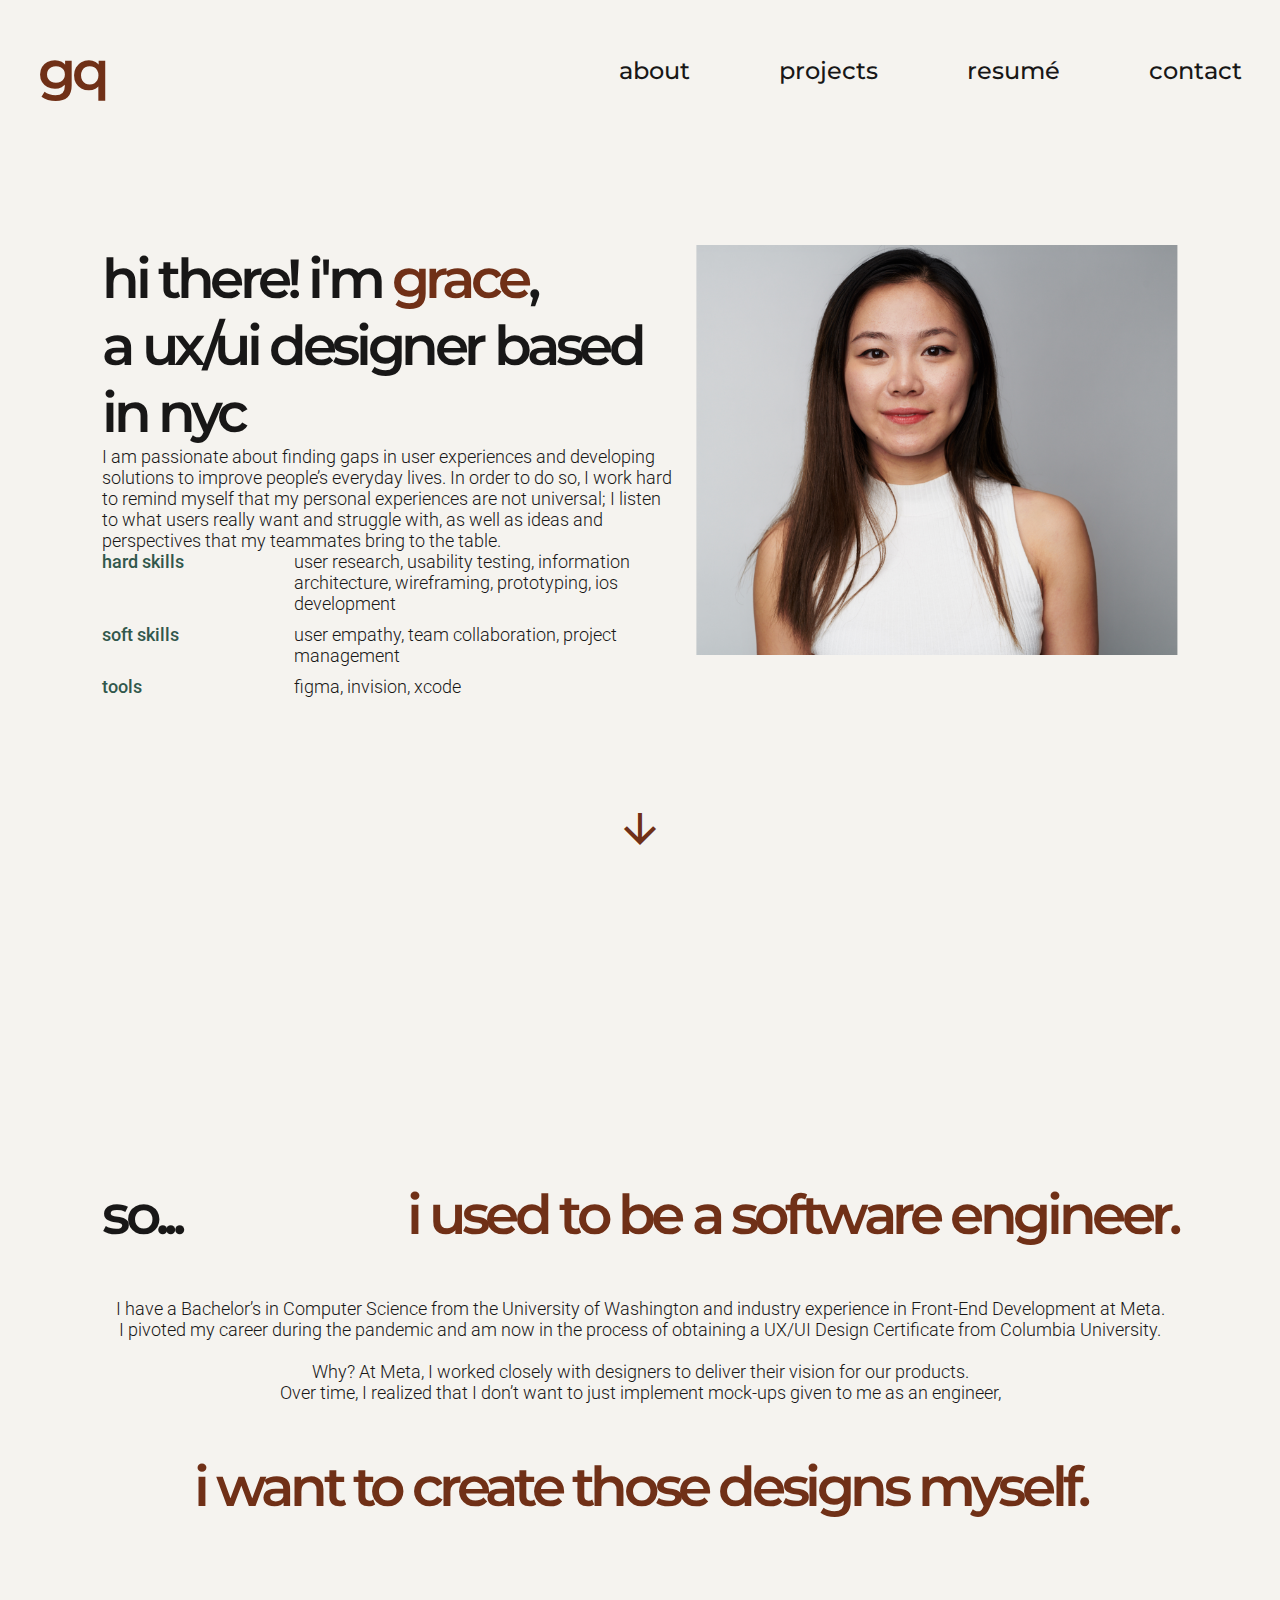
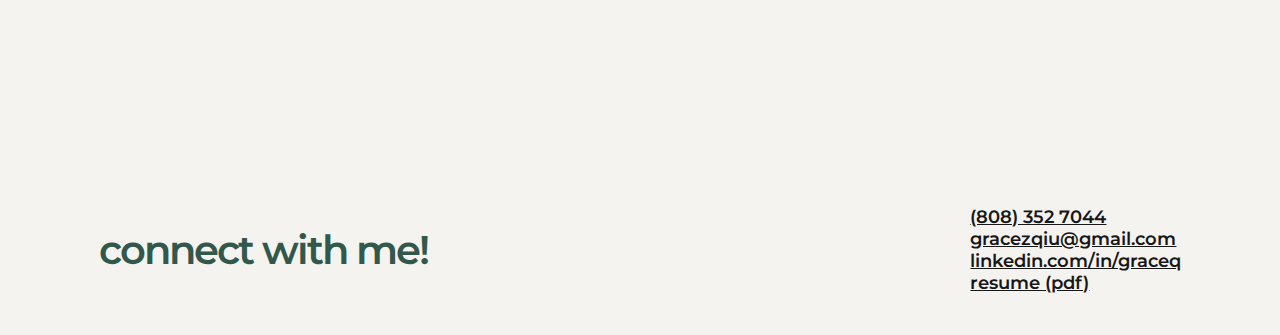
==== docs/about.html @ 5246bed5 "Updated footer with Resume link and enabled other links" ====
<!DOCTYPE html>
<html lang="en">

<html>
<head>
    <title>Grace Qiu's Portfolio</title>
    <link rel="preconnect" href="https://fonts.googleapis.com">
    <link rel="preconnect" href="https://fonts.gstatic.com" crossorigin>
    <link href="https://fonts.googleapis.com/css2?family=Montserrat:wght@400;500;600&family=Roboto:wght@300;500&display=swap" rel="stylesheet">    
    <link href="https://fonts.googleapis.com/icon?family=Material+Icons" rel="stylesheet">
    <link rel="stylesheet" href="CSS/style.css">
</head>

<body>
    <header>
        <a href="index.html"><h1 class="altTextPrimary">gq</h1></a>
        <ul id="primaryNav">
            <li><a href="about.html">About</a></li>
            <li><a>Projects</a></li>
            <li><a>Resumé</a></li>
            <li><a>Contact</a></li>
        </ul>
    </header>

    <div id="container">
        <section class="fullPageSection" id="aboutHero">
            <div class="absoluteCenteredContent">
                <div id="aboutText">
                    <h1>Hi there! I'm <span class="altTextPrimary">Grace</span>,<br>a UX/UI Designer based in NYC</h1>
                    <p>I am passionate about finding gaps in user experiences and developing solutions to improve people’s everyday lives. In order to do so, I work hard to remind myself that my personal experiences are not universal; 
                        I listen to what users really want and struggle with, as well as ideas and perspectives that my teammates bring to the table.</p>  
                    <div id="skillsGrid">
                        <p class="bodySubtext skillType">Hard Skills</p>
                        <p class="skillDetails">User Research, Usability Testing, Information Architecture, Wireframing, Prototyping, iOS Development</p>
                        <p class="bodySubtext skillType">Soft Skills</p>
                        <p class="skillDetails">User Empathy, Team Collaboration, Project Management</p>
                        <p class="bodySubtext skillType">Tools</p>
                        <p class="skillDetails">Figma, Invision, Xcode</p>
                    </div>
                </div>
                <img src="Images/Photo.png">
            </div>
            <a class="arrowLink" id="aboutArrowLink" href="#aboutBackground">
                <span class="material-icons md-48">arrow_downward</span>
                <span class="arrowLinkText">background</span>
            </a>
        </section>

        <section class="fullPageSection" id="aboutBackground">
            <div class="absoluteCenteredContent">
                <div id="backgroundTitle">
                    <h1>So...</h1>
                    <h1 class="altTextPrimary">I used to be a Software Engineer.</h1>
                </div>
                <p>I have a Bachelor’s in Computer Science from the <span class="subtext">University of Washington</span> and industry experience in Front-End Development at <span class="subtext">Meta</span>. 
                    <br>I pivoted my career during the pandemic and am now in the process of obtaining a UX/UI Design Certificate from <span class="subtext">Columbia University</span>.
                    <br><br>Why? At <span class="subtext">Meta</span>, I worked closely with designers to deliver their vision for our products. 
                    <br>Over time, I realized that I don’t want to just implement mock-ups given to me as an engineer,</p>
                <h1 class="altTextPrimary">I want to create those designs myself.</h1>
            </div>
        </section>

        <footer>
            <h1 class="altTextSecondary">Connect with me!</h1>
            <ul id="footerItems">
                <li><a href="tell:808-352-7044">(808) 352 7044</a></li>
                <li><a href="mailto:gracezqiu@gmail.com">gracezqiu@gmail.com</a></li>
                <li><a href="https://www.linkedin.com/in/graceq/">linkedin.com/in/graceq</a></li>
                <li><a href="https://drive.google.com/file/d/1WMXXKdgSUcQDiNePbiqGDJHjfOZGKWMv/view?usp=sharing">resume (pdf)</a></li>
            </ul>
        </footer>
    </div>
</body>
</html>
---- docs/CSS/style.css ----
/* Main */

:root {
    --background: #F5F3EF;
    --accentPrimary: #703017;
    --accentSecondary: #32584C;
    --textColor: #181717;
    --fontPrimary: 'Roboto', sans-serif;
    --fontSecondary: 'Montserrat', sans-serif;
}

body {
    margin: 2% 3%;
    background-color: var(--background);
}

#container {
    margin: 0% 5%;
}

* {
    scroll-behavior: smooth !important;
}

/* Text  */

h1, h2, p, a {
    color: var(--textColor);
    margin: 0;
}

h1, h2, a {
    font-family: var(--fontSecondary);
    text-transform: lowercase;
}

h1 {
    font-size: 55px;
    font-weight: 600;
    letter-spacing: -0.08em;
}

h2 {
    font-size: 32px;
    font-weight: 400;
    letter-spacing: -0.05em;
}

a {
    font-size: 18px;
    font-weight: 600;
    text-decoration: underline;
}

a:hover {
    color: var(--accentSecondary);
    text-decoration: none;
}

p {
    font-family: var(--fontPrimary);
    font-size: 18px;
    font-weight: 300;
}

ul {
    list-style-type: none;
}

.altTextPrimary {
    color: var(--accentPrimary);   
}

.altTextSecondary {
    color: var(--accentSecondary);   
}

.bodySubtext {
    color: var(--accentSecondary);
    font-weight: 500;
    text-transform: lowercase;
}

/* Arrow Links */

.arrowLink {
    display: flex;
    flex-direction: column-reverse;
    text-align: center;
    text-decoration: none;
    padding-bottom: 5%;
}

.arrowLink .arrowLinkText {
    font-size: 18px;
    font-weight: 600;
    text-decoration: underline;
    color: var(--accentSecondary);
    display: none;
}

.arrowLink .material-icons.md-48 { 
    font-size: 48px; 
    color: var(--accentPrimary);
}

.arrowLink .material-icons.md-48:hover {
    font-size: 36px; 
    color: var(--accentSecondary);
}

.arrowLink .material-icons.md-48:hover + .arrowLinkText {
    display: block;
}

/* Nav */

header {
    display: flex;
    flex-direction: row;
    justify-content: space-between;
    align-items: center;
    width: 100%;
    height: 10vh;
    background-color: var(--background);
    position: fixed;
    z-index: 1;
    top: 0;
    width: 94%;
    padding-top: 2%;
}

header h1:hover{
    color: var(--accentSecondary);
}

header a {
    text-decoration: none;
}

header #primaryNav {
    display: flex;
    flex-direction: row;
    align-items: center;
    justify-content: flex-end;
    gap: 25%;
}

header #primaryNav li a {
    font-size: 24px;
    font-weight: 500;
}

header #primaryNav li a:hover{
    color: var(--accentSecondary);
    text-decoration: underline;
}

/* Full Page Sections */

.fullPageSection {
    height: 98vh;
    display: flex;
    flex-direction: column-reverse; /* for arrow links to align bottom */
}

.fullPageSection .absoluteCenteredContent {
    position: absolute;
    top: 50%;
    left: 50%;
    transform: translate(-50%, -50%);
    width: 84%;
}

/* Home: Hero */

#homeHero {
    text-align: center;
}

/* Home: Projects */

#projects {
    display: flex;
    flex-direction: column;
    gap: 100px;
    padding: 150px 0px 150px 0px;
}

#projects .projectCard {
    display: flex;
    height: 308px;
}

#projects .projectCard .projectText {
    display: flex;
    flex-direction: column;
    justify-content: space-between;
}

#projects .projectCard .projectText .projectDesc {
    display: flex;
    flex-direction: column;
    gap: 20px;
}

#projects .projectCard .projectText .projectDesc .subtext{
    font-size: 14px;
    margin: 0;
}

/* About: Hero */

#aboutHero .absoluteCenteredContent {
    display: flex;
    align-items: center;
    gap: 2%;
}

#aboutHero .absoluteCenteredContent #aboutText{
    height: 410px;
    display: flex;
    flex-direction: column;
    justify-content: space-between;
}

#aboutHero .absoluteCenteredContent img {
    width: 481px;
    height: 410px;
    object-fit: cover;
}

#aboutHero .absoluteCenteredContent #skillsGrid {
    display: grid;
    grid-template-areas: 
    "skillType skillDetails"
    "skillType skillDetails"
    "skillType skillDetails";
    column-gap: 110px;
    row-gap: 10px;
}

#aboutHero .absoluteCenteredContent #skillsGrid p {
    text-transform: lowercase;
}

/* About: Background */

#aboutBackground .absoluteCenteredContent {
    top: 150%;
    text-align: center;
    display: flex;
    flex-direction: column;
    gap: 50px;
}

#aboutBackground .absoluteCenteredContent #backgroundTitle {
    display: flex;
    justify-content: space-between;
}

/* Footer  */

footer {
    width: 100%;
    display: flex;
    flex-direction: row;
    justify-content: space-between;
    align-items: center;
}

footer h1 {
    font-family: var(--fontSecondary);
    font-size: 40px;
    font-weight: 600;
    letter-spacing: -0.05em;
}

#footerItems {
    display: flex;
    flex-direction: column;
    justify-content: center;
    list-style-type: none;
}
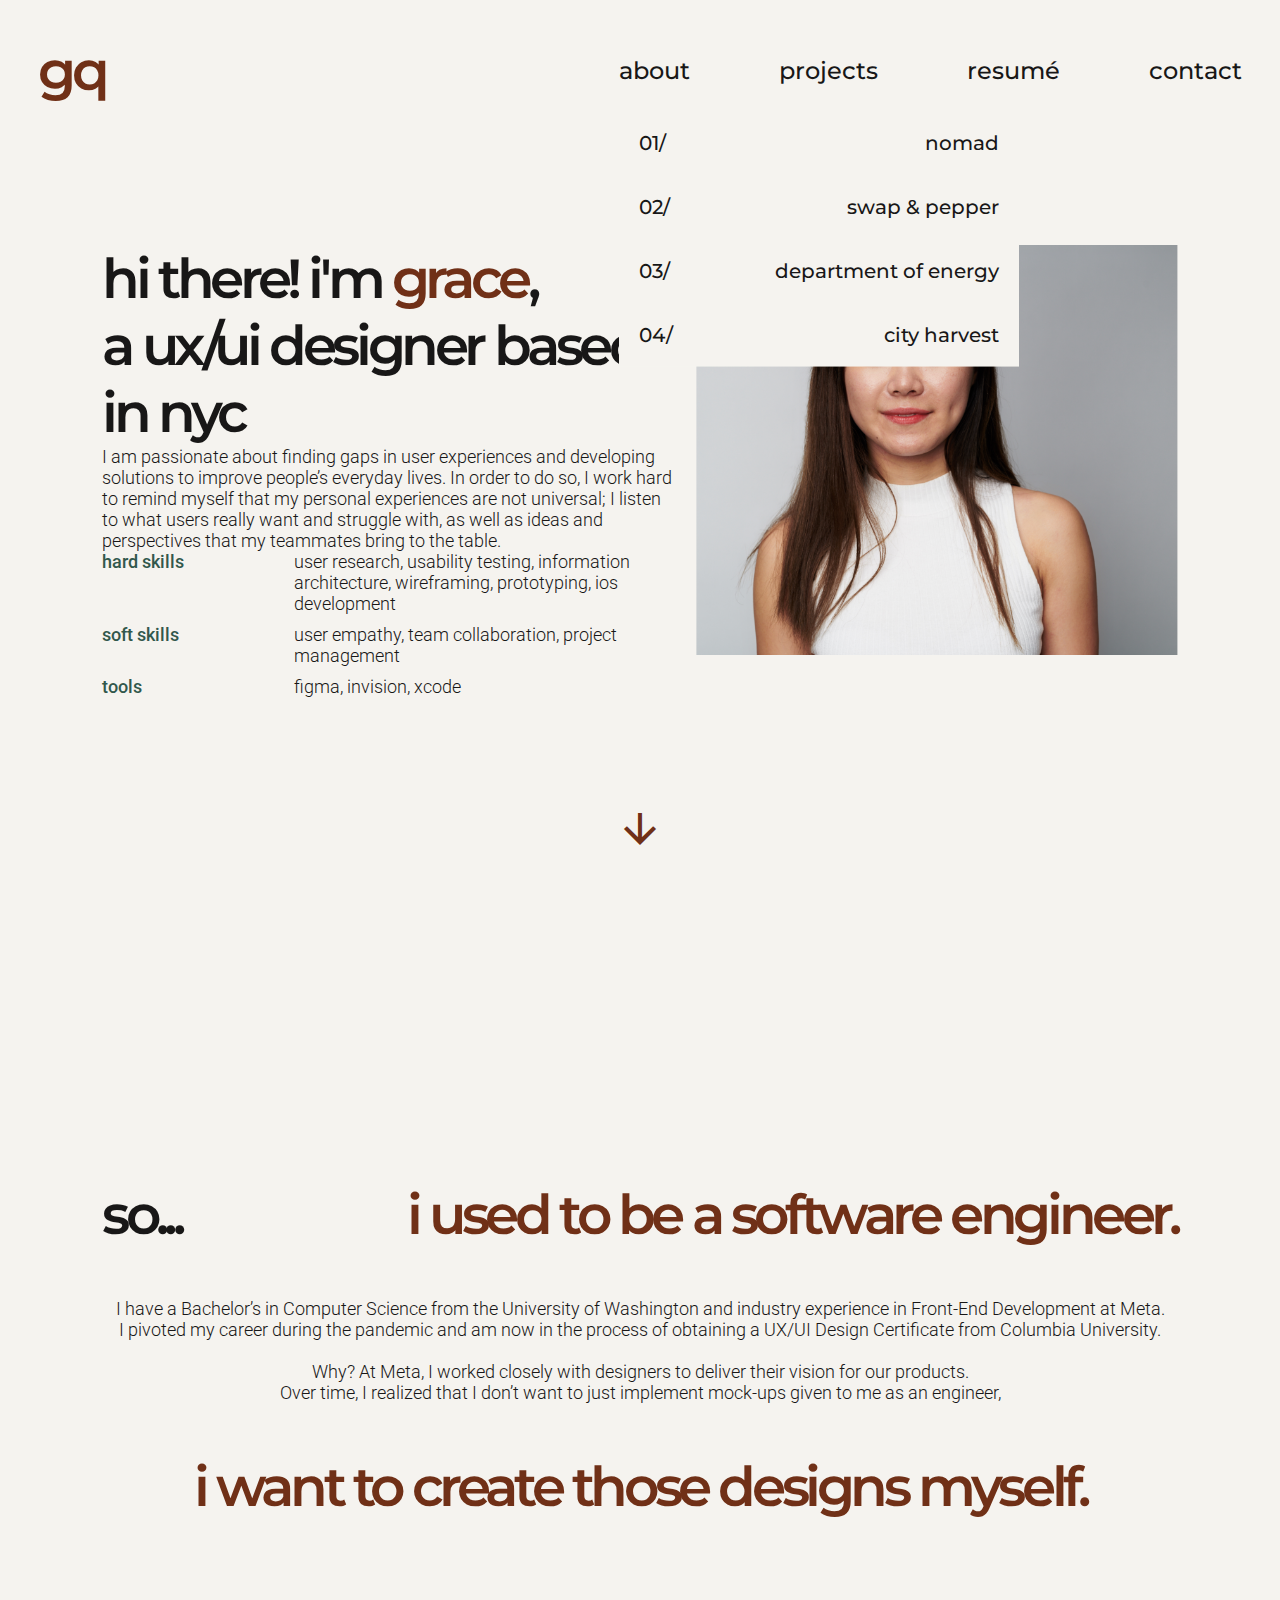
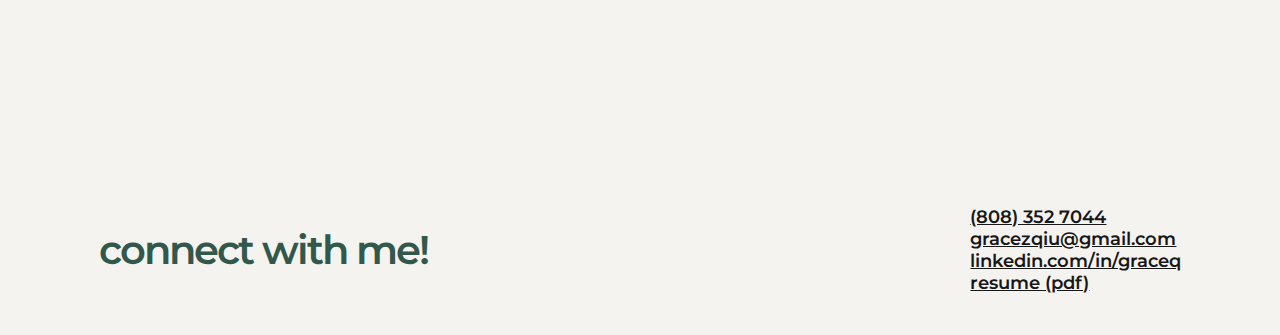
==== commit e398bca6: "Added secondary nav jquery interaction" ====
--- a/docs/about.html
+++ b/docs/about.html
@@ -16,11 +16,20 @@
         <a href="index.html"><h1 class="altTextPrimary">gq</h1></a>
         <ul id="primaryNav">
             <li><a href="about.html">About</a></li>
-            <li><a>Projects</a></li>
+            <li id="primaryNavProjects">
+                <a>Projects</a>
+                <ul id="secondaryNav">
+                    <li><a><span>01/</span><span>nomad</span></a></li>
+                    <li><a><span>02/</span><span>swap & pepper</span></a></li>
+                    <li><a><span>03/</span><span>department of energy</span></a></li>
+                    <li><a><span>04/</span><span>city harvest</span></a></li>
+                </ul>
+            </li>
             <li><a>Resumé</a></li>
             <li><a>Contact</a></li>
         </ul>
     </header>
+
 
     <div id="container">
         <section class="fullPageSection" id="aboutHero">
@@ -70,5 +79,7 @@
             </ul>
         </footer>
     </div>
+
+    <script src="js/style.js"></script>
 </body>
 </html>--- a/docs/CSS/style.css
+++ b/docs/CSS/style.css
@@ -113,7 +113,7 @@
     display: block;
 }
 
-/* Nav */
+/* Primary Nav */
 
 header {
     display: flex;
@@ -128,6 +128,7 @@
     top: 0;
     width: 94%;
     padding-top: 2%;
+    padding-bottom: 2%;
 }
 
 header h1:hover{
@@ -154,6 +155,34 @@
 header #primaryNav li a:hover{
     color: var(--accentSecondary);
     text-decoration: underline;
+}
+
+/* Secondary Nav */
+
+header #primaryNav #primaryNavProjects {
+    position: relative;
+}
+
+header #primaryNav #primaryNavProjects #secondaryNav {
+    position: absolute;
+    transform: translate(-40%, 10%);
+    width: 400px;
+    padding: 0;
+    background-color: var(--background);
+    display: flex;
+    flex-direction: column;
+    justify-content: space-between;
+}
+
+header #primaryNav #primaryNavProjects #secondaryNav li {
+    margin: 20px 20px;
+}
+
+header #primaryNav #primaryNavProjects #secondaryNav li a {
+    font-size: 20px;
+    font-weight: 500;
+    display: flex;
+    justify-content: space-between;
 }
 
 /* Full Page Sections */
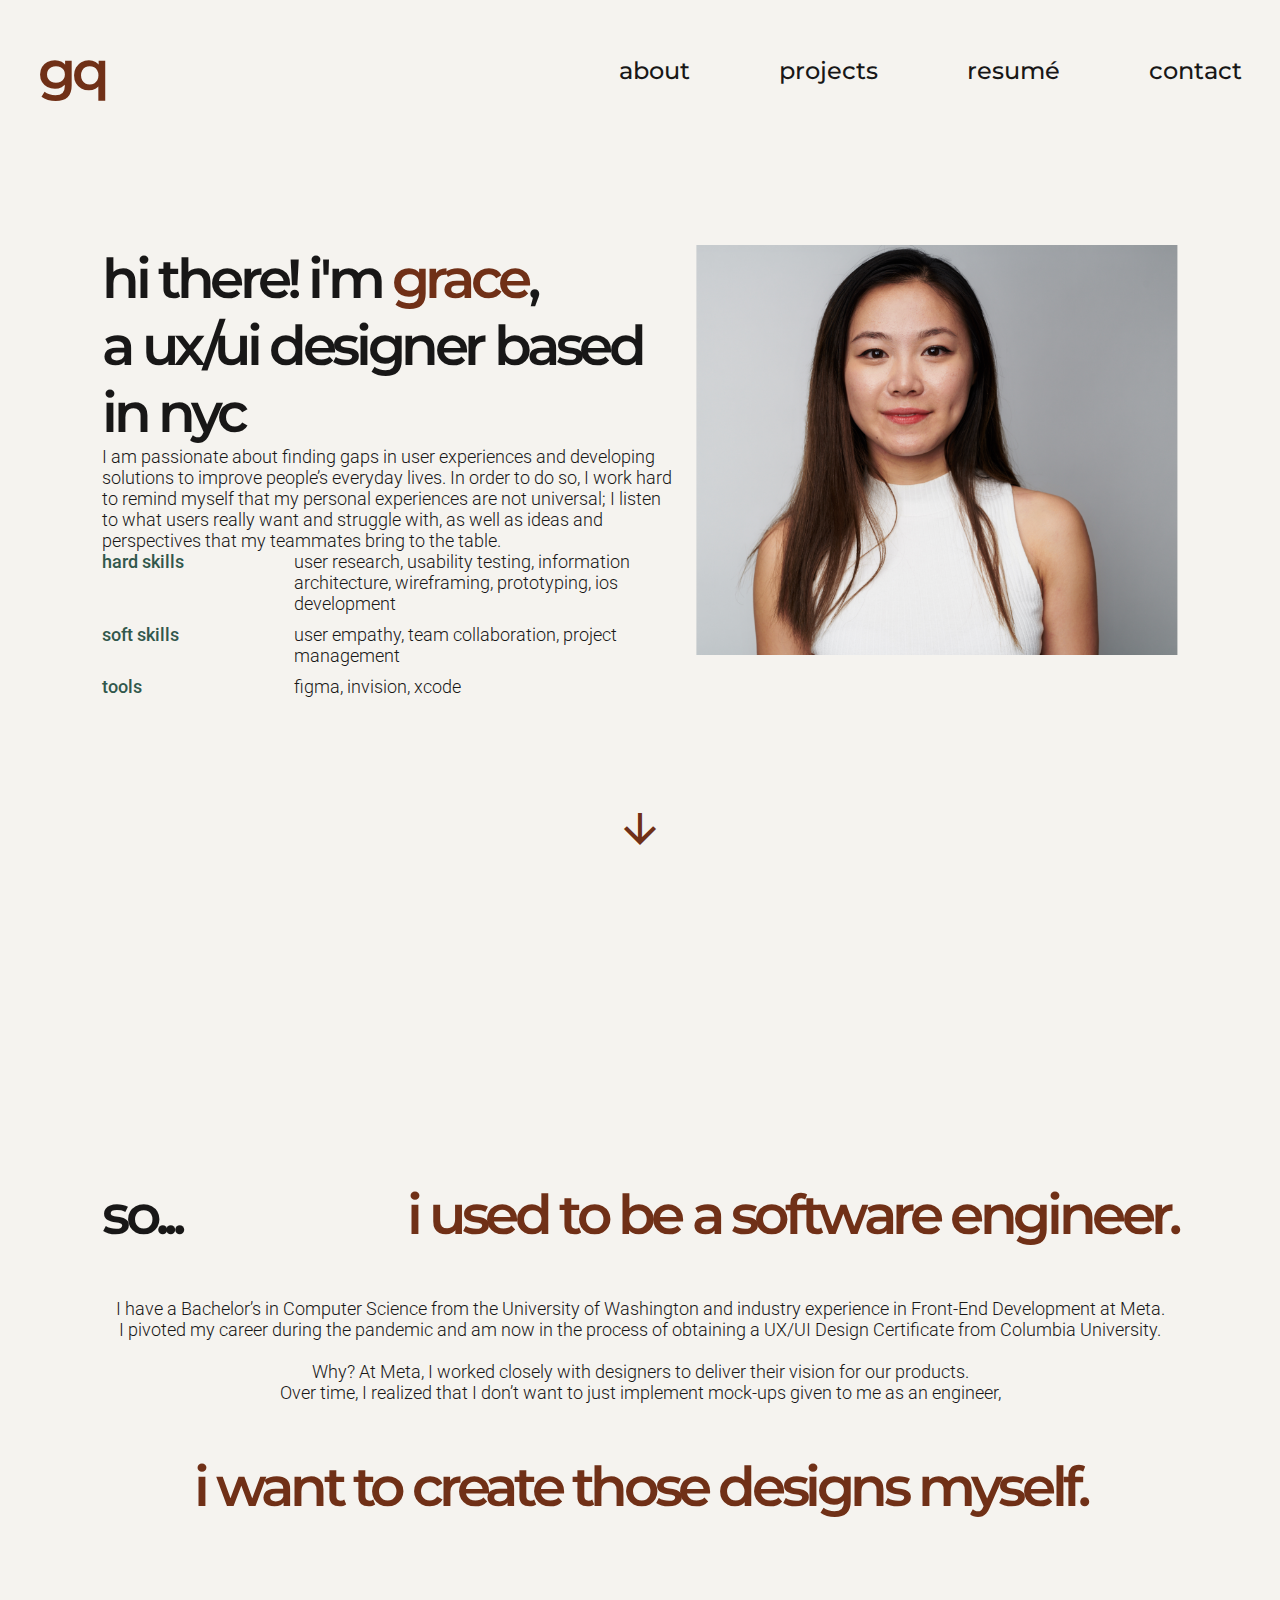
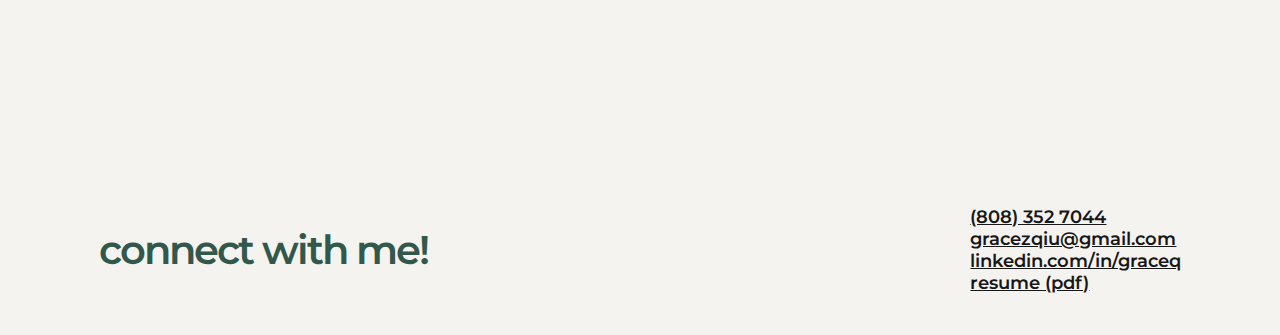
==== commit a1a0d3b6: "Fixed about page's secondary nav" ====
--- a/docs/about.html
+++ b/docs/about.html
@@ -80,6 +80,6 @@
         </footer>
     </div>
 
-    <script src="js/style.js"></script>
-</body>
+    <script src="https://ajax.googleapis.com/ajax/libs/jquery/3.4.1/jquery.min.js"></script>
+    <script src="js/style.js" type="text/javascript"></script></body>
 </html>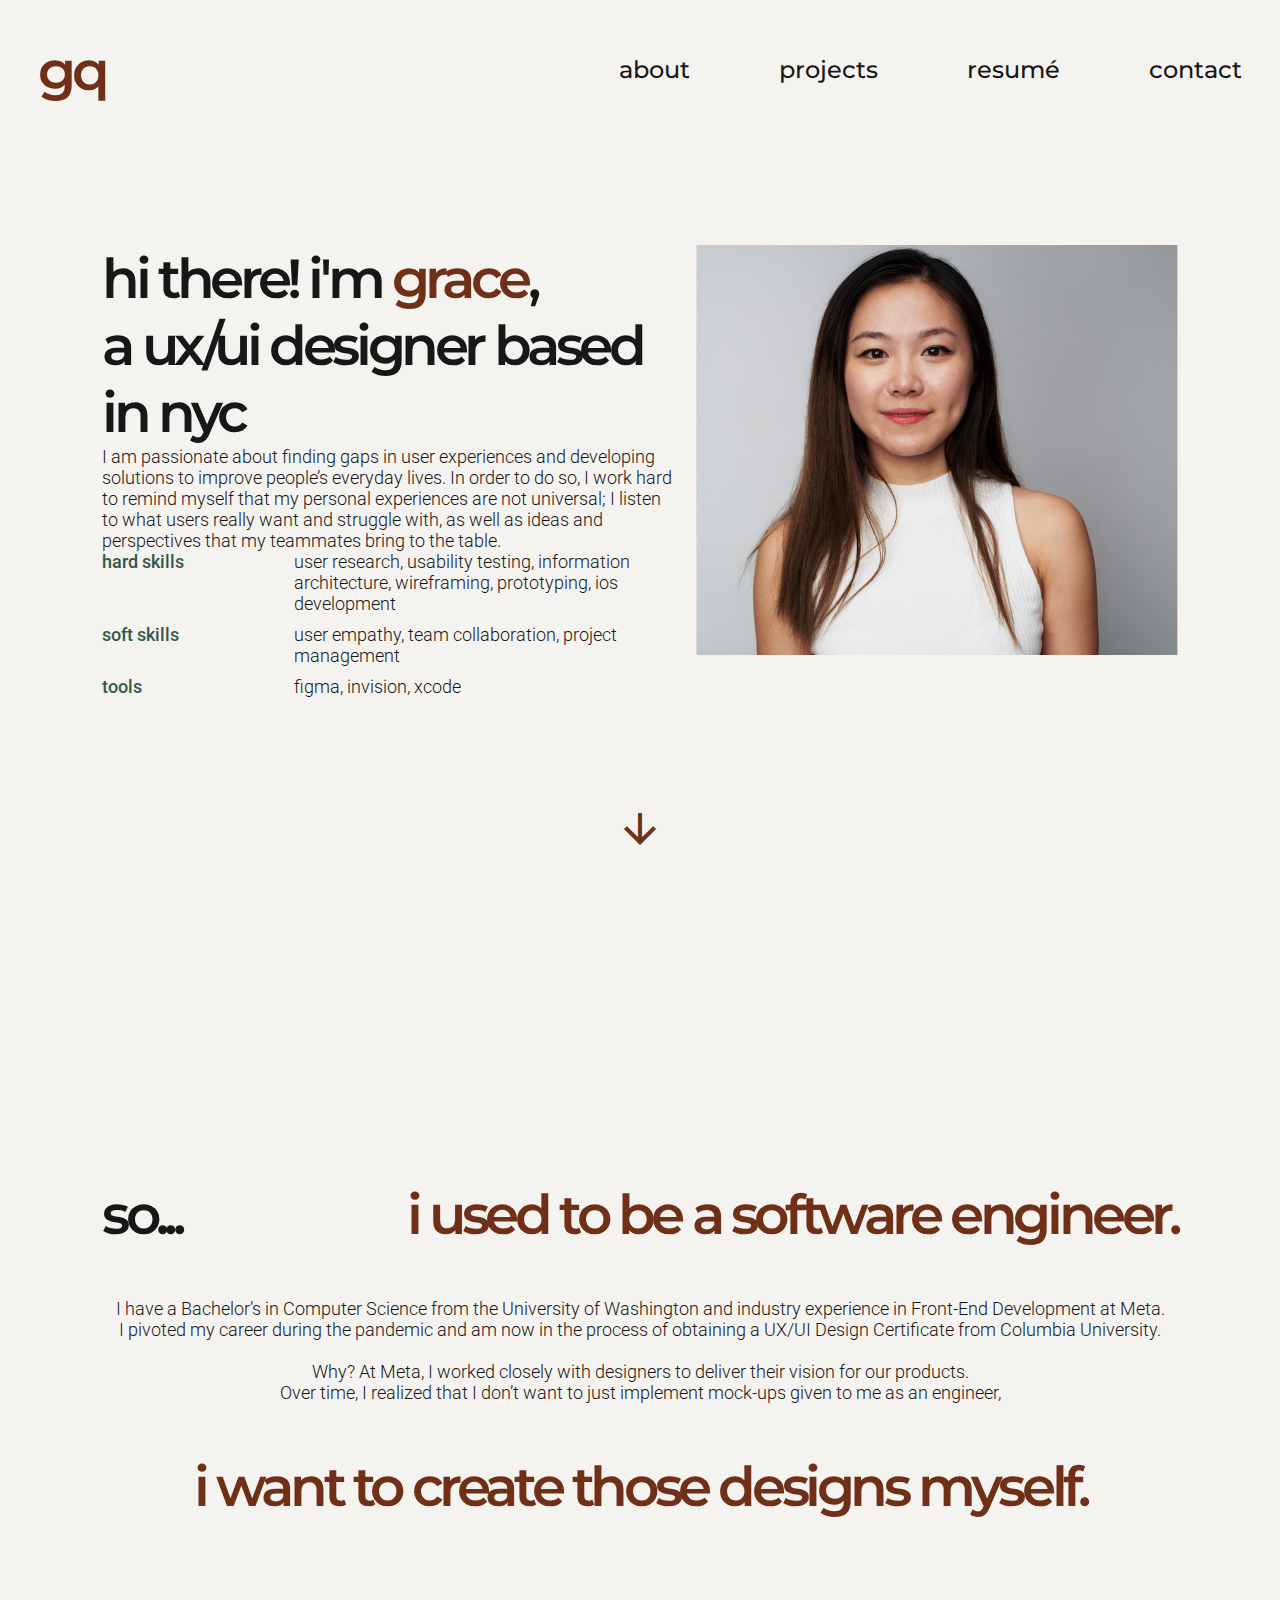
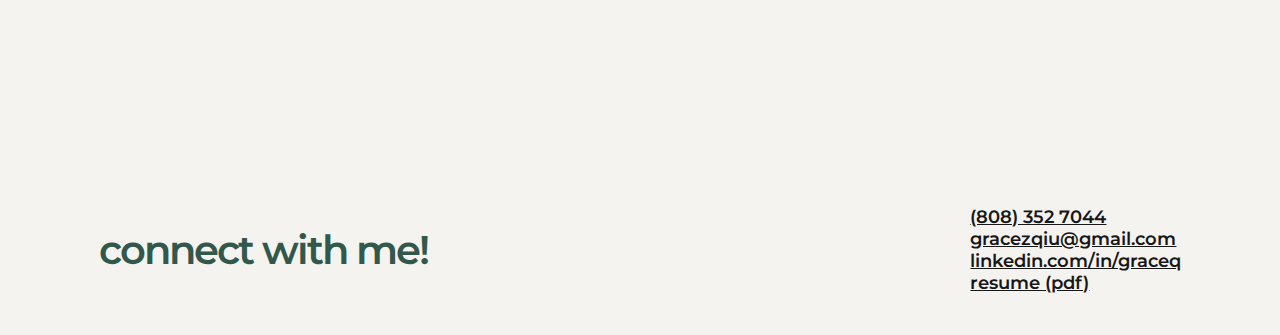
==== commit 47da45c1: "Updated about" ====
--- a/docs/about.html
+++ b/docs/about.html
@@ -13,20 +13,20 @@
 
 <body>
     <header>
-        <a href="index.html"><h1 class="altTextPrimary">gq</h1></a>
+        <a href="index.html"><h1 id="logo" class="altTextPrimary">gq</h1></a>
         <ul id="primaryNav">
-            <li><a href="about.html">About</a></li>
+            <li class="underlineHover"><a href="about.html">About</a></li>
             <li id="primaryNavProjects">
-                <a>Projects</a>
+                <a id="secondaryNavToggle" class="underlineHover">Projects</a>
                 <ul id="secondaryNav">
-                    <li><a><span>01/</span><span>nomad</span></a></li>
-                    <li><a><span>02/</span><span>swap & pepper</span></a></li>
-                    <li><a><span>03/</span><span>department of energy</span></a></li>
-                    <li><a><span>04/</span><span>city harvest</span></a></li>
+                    <li class="underlineHover"><a><span>01/</span><span>nomad</span></a></li>
+                    <li class="underlineHover"><a><span>02/</span><span>swap & pepper</span></a></li>
+                    <li class="underlineHover"><a><span>03/</span><span>department of energy</span></a></li>
+                    <li class="underlineHover"><a><span>04/</span><span>city harvest</span></a></li>
                 </ul>
             </li>
-            <li><a>Resumé</a></li>
-            <li><a>Contact</a></li>
+            <li class="underlineHover"><a>Resumé</a></li>
+            <li class="underlineHover"><a>Contact</a></li>
         </ul>
     </header>
 
--- a/docs/CSS/style.css
+++ b/docs/CSS/style.css
@@ -12,6 +12,7 @@
 body {
     margin: 2% 3%;
     background-color: var(--background);
+    display: none;
 }
 
 #container {
@@ -20,6 +21,25 @@
 
 * {
     scroll-behavior: smooth !important;
+}
+
+/* Special Effects */
+
+.underlineHover {
+    display: inline-block;
+    padding-bottom:2px;
+    background-image: linear-gradient(var(--accentSecondary), var(--accentSecondary));
+    background-position: 0 100%; 
+    background-size: 0% 2px;
+    background-repeat: no-repeat;
+    transition:
+      background-size 0.3s,
+      background-position 0s 0.3s;
+}
+  
+.underlineHover:hover {
+background-position: 100% 100%;
+background-size: 100% 2px;
 }
 
 /* Text  */
@@ -50,6 +70,7 @@
     font-size: 18px;
     font-weight: 600;
     text-decoration: underline;
+    cursor: pointer;
 }
 
 a:hover {
@@ -114,6 +135,10 @@
 }
 
 /* Primary Nav */
+
+header #logoActive {
+    display: none;
+}
 
 header {
     display: flex;
@@ -131,10 +156,6 @@
     padding-bottom: 2%;
 }
 
-header h1:hover{
-    color: var(--accentSecondary);
-}
-
 header a {
     text-decoration: none;
 }
@@ -152,15 +173,14 @@
     font-weight: 500;
 }
 
-header #primaryNav li a:hover{
-    color: var(--accentSecondary);
-    text-decoration: underline;
-}
-
 /* Secondary Nav */
 
 header #primaryNav #primaryNavProjects {
     position: relative;
+}
+
+header #primaryNav #primaryNavProjects #secondaryNavToggle {
+    transition: 0.3s;
 }
 
 header #primaryNav #primaryNavProjects #secondaryNav {
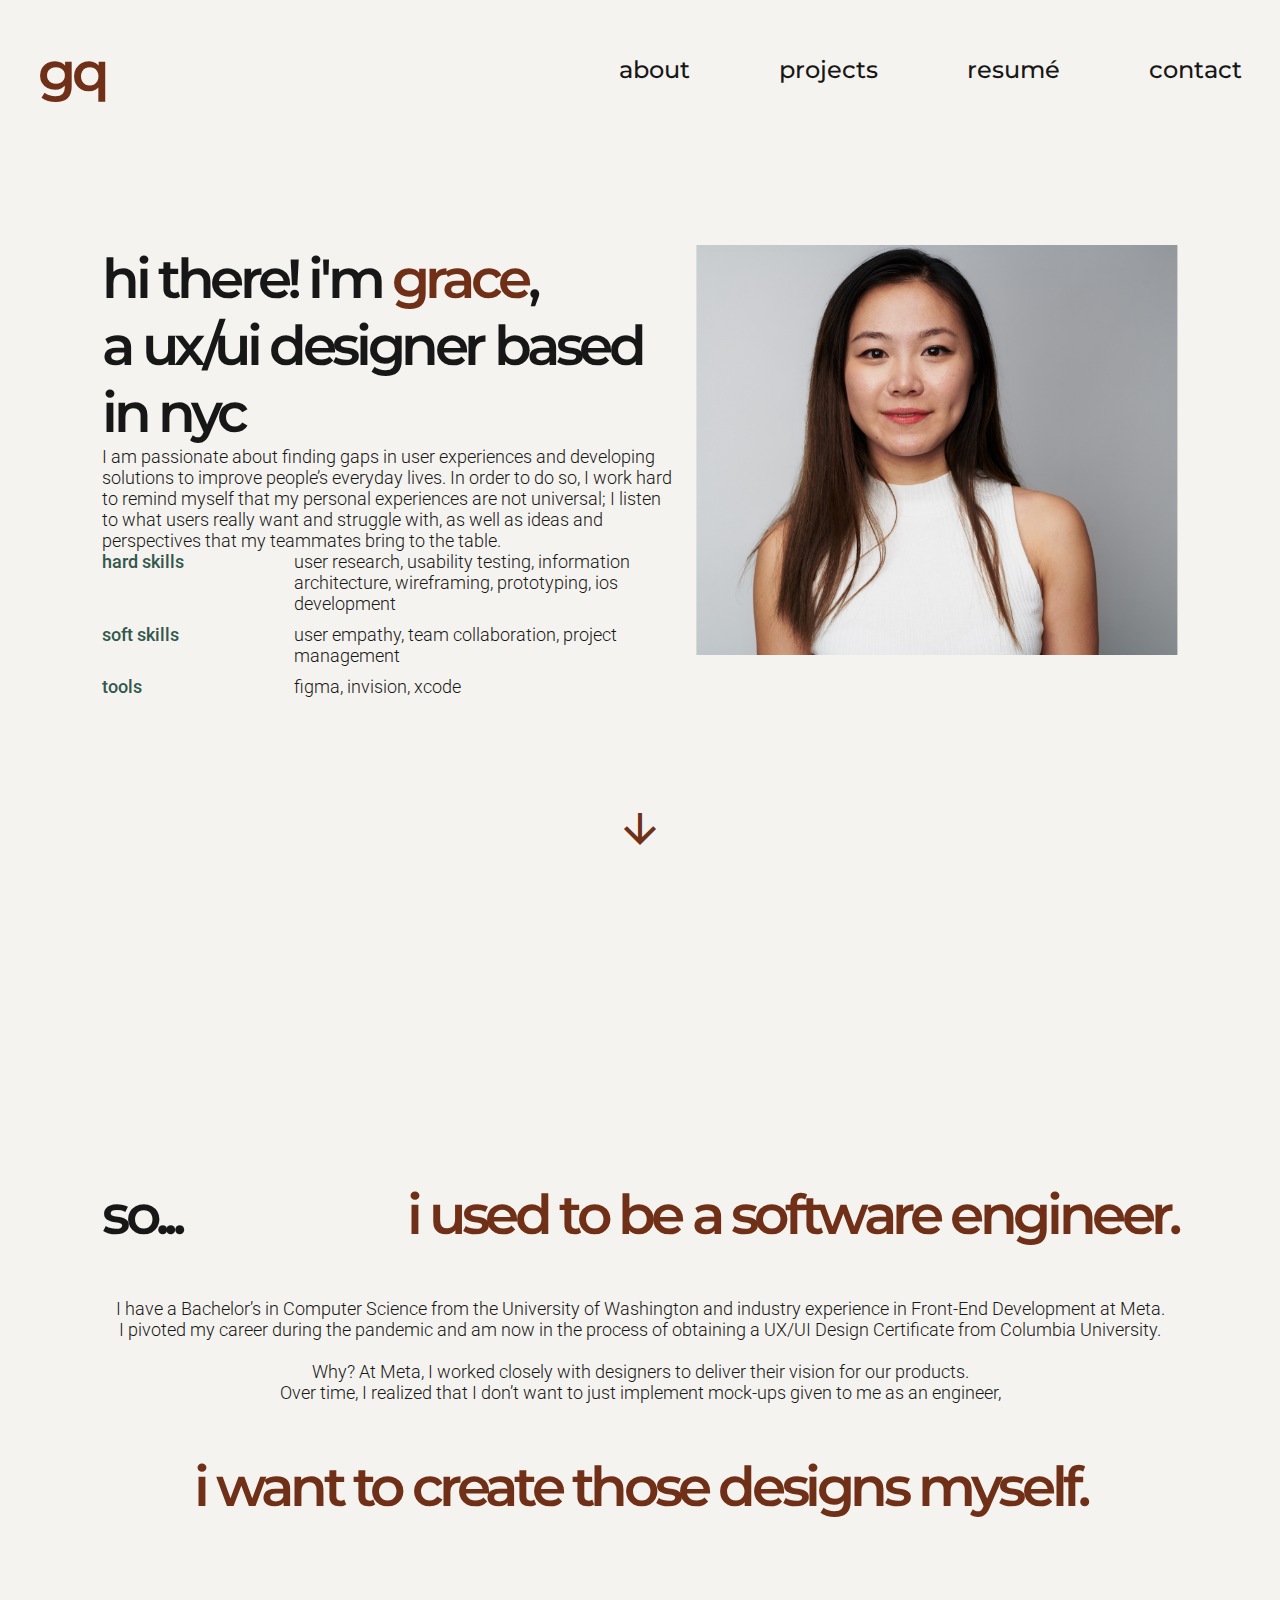
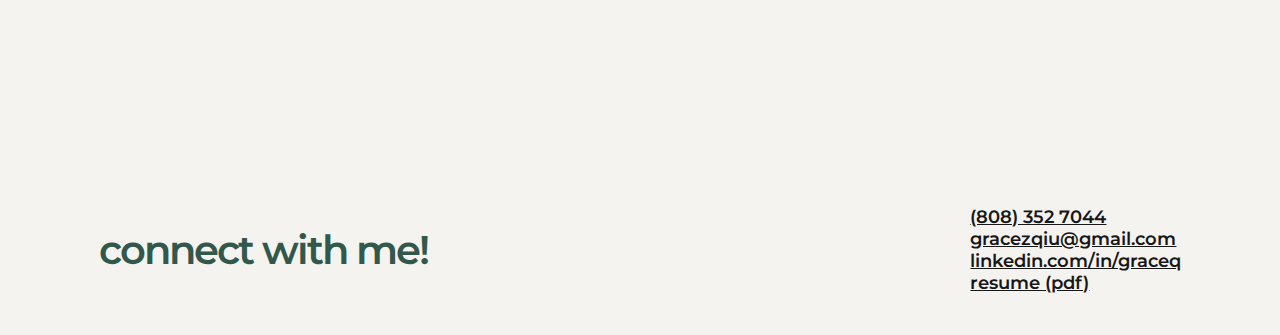
==== commit 9d34b515: "Fixed logo animation" ====
--- a/docs/about.html
+++ b/docs/about.html
@@ -13,8 +13,10 @@
 
 <body>
     <header>
-        <a href="index.html"><h1 id="logo" class="altTextPrimary">gq</h1></a>
-        <ul id="primaryNav">
+        <a id="logo" href="index.html">
+            <h1 id="logoInactive" class="altTextPrimary">gq</h1>
+            <h1 id="logoActive" class="altTextSecondary">graceqiu</h1>
+        </a>        <ul id="primaryNav">
             <li class="underlineHover"><a href="about.html">About</a></li>
             <li id="primaryNavProjects">
                 <a id="secondaryNavToggle" class="underlineHover">Projects</a>
--- a/docs/CSS/style.css
+++ b/docs/CSS/style.css
@@ -136,10 +136,6 @@
 
 /* Primary Nav */
 
-header #logoActive {
-    display: none;
-}
-
 header {
     display: flex;
     flex-direction: row;
@@ -156,6 +152,15 @@
     padding-bottom: 2%;
 }
 
+header #logo {
+    position: relative;
+}
+
+header #logo h1 {
+    position: absolute;
+    transform: translate(0, -50%);
+}
+
 header a {
     text-decoration: none;
 }
